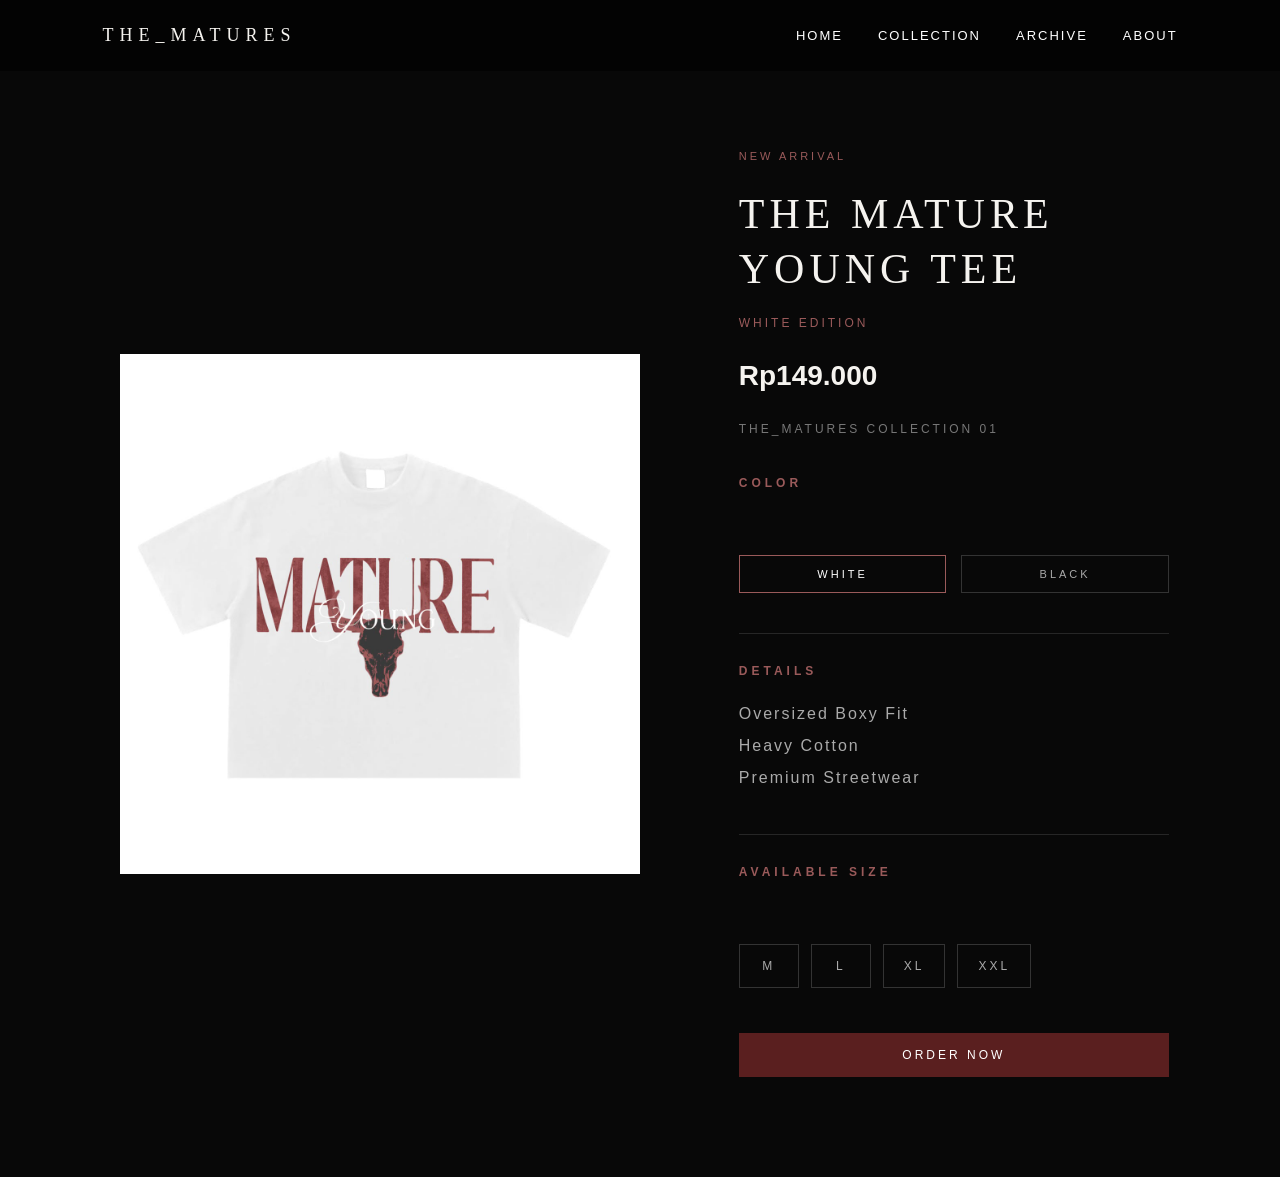
==== product.html @ a461139e "Create product detail page with variant and WhatsApp order" ====
<!DOCTYPE html>
<html lang="en">

<head>

<meta charset="UTF-8">

<title>THE MATURE YOUNG TEE | THE_MATURES</title>

<meta name="viewport" content="width=device-width, initial-scale=1.0">

<link rel="stylesheet" href="style.css">

</head>


<body>


<header class="header">

    <div class="logo">
        THE_MATURES
    </div>


    <nav id="menu">

        <a href="index.html">
            HOME
        </a>

        <a href="index.html#collection">
            COLLECTION
        </a>

        <a href="index.html#archive">
            ARCHIVE
        </a>

        <a href="index.html#about">
            ABOUT
        </a>

    </nav>

</header>



<section class="product-page">


<div class="product-container">


    <div class="product-gallery">

    <img 
    id="product-image"
    src="images/white-tee.jpg"
    alt="THE MATURE YOUNG TEE White Edition">

</div>



    <div class="product-info">


        <span class="badge">
            NEW ARRIVAL
        </span>


        <h1>
            THE MATURE YOUNG TEE
        </h1>


        <p class="edition" id="product-edition">

    WHITE EDITION

</p>


        <h2>
            Rp149.000
        </h2>


        <p class="product-collection">
            THE_MATURES COLLECTION 01
        </p>

        <div class="product-color">

    <h3>
        COLOR
    </h3>


    <div class="color-options">

        <button 
class="color-btn active"
id="white-btn">

WHITE

</button>


<button 
class="color-btn"
id="black-btn">

BLACK

</button>

    </div>

</div>



        <div class="product-details">

            <h3>
                DETAILS
            </h3>

            <p>
                Oversized Boxy Fit<br>
                Heavy Cotton<br>
                Premium Streetwear
            </p>

        </div>



        <div class="product-size">

    <h3>
        AVAILABLE SIZE
    </h3>


    <div class="size-options">

        <button class="size-btn" data-size="M">
    M
</button>

<button class="size-btn" data-size="L">
    L
</button>

<button class="size-btn" data-size="XL">
    XL
</button>

<button class="size-btn" data-size="XXL">
    XXL
</button>

    </div>


</div>



        <a 
id="whatsapp-order"
href="https://wa.me/6282126323422"
target="_blank">

    <button id="order-btn">
        ORDER NOW
    </button>

</a>


    </div>


</div>


</section>

<script src="script.js"></script>

</body>

</html>
---- style.css ----
:root{

    --bg:#080808;
    --surface:#111111;
    --text:#f5f3ef;
    --muted:#aaa29c;

    --accent:#5a1f1f;
    --accent-hover:#7a2a2a;

    --line:#262626;

}


*{
    margin:0;
    padding:0;
    box-sizing:border-box;
}


html{

    scroll-behavior:smooth;

    scroll-padding-top:70px;

}

.archive{
    
}



body{

    background:var(--bg);

    color:var(--text);

    font-family:'Inter', sans-serif;

}


/* ================= HEADER ================= */


.header{

    position:fixed;

    top:0;

    width:100%;

    padding:25px 8%;

    display:flex;

    justify-content:space-between;

    align-items:center;

    background:rgba(0,0,0,.55);

    backdrop-filter:blur(10px);

    z-index:100;

    transition:.3s ease;

}

.header.scrolled{

    background:rgba(0,0,0,.85);

}


nav.active{

    z-index:200;

}


.logo{

    font-family:'Bodoni Moda', serif;

    font-size:18px;

    letter-spacing:6px;

    text-transform:uppercase;

}


nav{

    display:flex;

    gap:35px;

}


nav a{

    color:white;

    text-decoration:none;

    font-size:13px;

    letter-spacing:2px;

    transition:.3s;

    position:relative;

}

nav a::after{

    content:"";

    position:absolute;

    left:0;

    bottom:-8px;

    width:0;

    height:1px;

    background:#9a5a5a;

    transition:.4s ease;

}


nav a:hover::after{

    width:100%;

}


/* ================= HERO ================= */


.hero{

    height:100vh;

    display:flex;

    flex-direction:column;

    justify-content:center;

    align-items:center;

    text-align:center;

    position:relative;

    overflow:hidden;

    background:

    linear-gradient(
        rgba(0,0,0,.55),
        rgba(25,0,0,.88)
    ),

    url("images/hero.jpg");

    background-size:cover;

    background-position:center;

}


.hero::after{

    content:"";

    position:absolute;

    inset:0;

    background-image:
    url("https://www.transparenttextures.com/patterns/noise.png");

    opacity:.15;

    pointer-events:none;

}

.hero::before{

    content:"";

    position:absolute;

    inset:0;

    background:
    radial-gradient(
        circle at center,
        transparent 30%,
        rgba(0,0,0,.45)
    );

}

.hero-title{

    font-family:'Bodoni Moda', serif;

    font-size:75px;

    letter-spacing:18px;

    text-transform:uppercase;

    font-weight:500;

}

.hero-title{

    animation:heroFade 1.2s ease forwards;

}


.hero-subtitle{

    animation:heroFade 1.2s ease .3s forwards;

    opacity:0;

}


.hero-btn{

    animation:heroFade 1.2s ease .6s forwards;

    opacity:0;

}


@keyframes heroFade{

    from{

        opacity:0;

        transform:translateY(30px);

    }


    to{

        opacity:1;

        transform:translateY(0);

    }

}


.hero-subtitle{

    margin:25px 0;

    color:#9a5a5a;

    font-size:18px;

    letter-spacing:4px;

}


/* ================= BUTTON ================= */


button{

    background:var(--accent);

    color:white;

    border:none;

    padding:15px 35px;

    letter-spacing:3px;

    font-size:12px;

    cursor:pointer;

    transition:.3s;

}


button:hover{

    background:var(--accent-hover);

    transform:translateY(-3px);

}

.card button{

    width:100%;

}

button{

    position:relative;

    overflow:hidden;

}


button::before{

    content:"";

    position:absolute;

    top:0;

    left:-100%;

    width:100%;

    height:100%;

    background:rgba(255,255,255,.12);

    transition:.5s;

}


button:hover::before{

    left:100%;

}


/* ================= COLLECTION ================= */


.collection{

    padding:25px 8% 200px;

    text-align:center;

}


.collection h2{

    font-family:'Bodoni Moda', serif;

    font-size:40px;

    letter-spacing:6px;

    margin-bottom:25px;

}


.size-guide h2{

    font-family:'Bodoni Moda', serif;

    font-size:40px;

    letter-spacing:6px;

    margin-bottom:80px;

}


.products{

    display:flex;

    justify-content:center;

    gap:40px;

    flex-wrap:wrap;

}


.card{

    width:340px;

    background:#0d0d0d;

    border:1px solid #222;

    padding:25px;

    text-align:center;

    transition:.4s;

    position:relative;

    overflow:hidden;

}

.card::before{

content:"";

position:absolute;

inset:0;

background:
linear-gradient(
120deg,
transparent,
rgba(255,255,255,.03),
transparent
);

opacity:0;

transition:.5s;

pointer-events:none;

}


.card:hover::before{

opacity:1;

}


.card:hover{

    transform:translateY(-10px);

    box-shadow:
    0 20px 50px rgba(0,0,0,.45);

}


.product-image{

    height:380px;

    display:flex;

    justify-content:center;

    align-items:center;

    overflow:hidden;

    background:#090909;

    position:relative;

}

.product-image::after{

    content:"";

    position:absolute;

    inset:0;

    background:
    radial-gradient(
        circle,
        transparent 40%,
        rgba(0,0,0,.45)
    );

    pointer-events:none;

}


.product-image img{

    width:90%;

    height:90%;

    object-fit:contain;

    transition:.8s ease;

    filter:
    contrast(1.05)
    saturate(.9);

}

.product-image::before{

    content:"";

    position:absolute;

    inset:0;

    background-image:
    url("https://www.transparenttextures.com/patterns/noise.png");

    opacity:.06;

}


.card:hover img{

    transform:scale(1.05);

}


.badge{

    display:block;

    margin:15px 0;

    color:#9a5a5a;

    font-size:11px;

    letter-spacing:3px;

}


.card h3{

    font-family:'Bodoni Moda', serif;

    font-size:22px;

    letter-spacing:1px;

}

.collection-name{

    color:#777;

    font-size:10px;

    letter-spacing:3px;

    margin-top:8px;

}


.edition{

    color:#9a5a5a!important;

    letter-spacing:3px;

    font-size:12px;

    text-transform:uppercase;

}


.size{

    margin:25px 0;

    border-top:1px solid #222;

    padding-top:20px;

}


.size span{

    font-size:11px;

    letter-spacing:3px;

    color:#777;

}


.size p{

    margin-top:12px;

    color:#eee;

    letter-spacing:3px;

}

.size-link{

    display:inline-block;

    margin-top:15px;

    margin-bottom:20px;

    color:#aaa29c;

    font-size:11px;

    letter-spacing:3px;

    text-decoration:none;

    transition:.3s;

}

.size-link{

    position:relative;

}


.size-link::after{

    content:"";

    position:absolute;

    left:0;

    bottom:-5px;

    width:0;

    height:1px;

    background:#9a5a5a;

    transition:.3s;

}


.size-link:hover::after{

    width:100%;

}

.size-link:hover{

    color:white;

}

.card p{

    color:var(--muted);

    margin:15px 0;

}


.card h4{

    font-size:22px;

    margin:20px 0;

}

/* ================= ARCHIVE ================= */


.archive{

    padding:0px 10% 120px;

    background:#080808;

}


.archive-content{

    display:flex;

    align-items:center;

    justify-content:center;

    gap:80px;

    transform:translateY(-25px);
}


.archive-image{

    position:relative;

    width:500px;

    height:520px;

    overflow:hidden;

}


.archive-image img:first-child{

    width:100%;

    height:100%;

    display:block;

    object-fit:cover;

    object-position:center 75%;

    transform:translateY(10px);

}

.archive-image img:first-child{

    transition:.8s ease;

}


.archive-image:hover img:first-child{

    transform:
    translateY(10px)
    scale(1.03);

}

.archive-detail{

    position:absolute;

    width:180px;

    aspect-ratio:1 / 1;

    left:10px;

    top:20px;

    object-fit:cover;

    display:block;

    border:5px solid #080808;

    box-shadow:0 20px 40px rgba(0,0,0,.5);

    z-index:2;

}


.archive-text{

    width:35%;

}


.archive-text h2{

    font-family:'Bodoni Moda', serif;

    font-size:32px;

    letter-spacing:5px;

    margin-bottom:35px;

}


.archive-text p{

    color:#aaa;

    line-height:2;

}


.archive-text span{

    display:block;

    margin-top:40px;

    color:#9a5a5a;

    font-size:12px;

    letter-spacing:5px;

}



/* ================= SIZE ================= */


.size-guide{

    padding:100px 8%;

    text-align:center;

    scroll-margin-top:-70px;

}


table{

    margin:auto;

    border-collapse:collapse;

    width:80%;

    max-width:600px;

}


th,
td{

    padding:20px;

    border-bottom:1px solid var(--line);

    letter-spacing:2px;

}


th{

    color:#9a5a5a;

}


/* ================= ABOUT ================= */


.about{

    background:var(--surface);

    padding:0px 15% 35px;

    text-align:center;

    position:relative;

}

.about::before{

    content:"";

    position:absolute;

    top:-25px;

    left:0;

    width:100%;

    height:25px;

    background:var(--surface);

}

.about h3{

    font-family:'Bodoni Moda', serif;

    font-size:42px;

    letter-spacing:7px;

    color:#9a5a5a;

    margin-bottom:50px;

}


.about p{

    font-family:'Montserrat', sans-serif;

    font-size:15px;

    font-weight:300;

    line-height:2.2;

    letter-spacing:1px;

    color:#c9c3bd;

    margin:30px auto;

}

.about p:first-of-type{

    font-size:16px;

    letter-spacing:1px;

}


.established{

    margin-top:50px;

    color:#777;

    letter-spacing:5px;

}

.statement{

    margin-top:70px;

    font-family:'Bodoni Moda', serif;

    font-size:22px;

    letter-spacing:6px;

    color:#9a5a5a;

    text-transform:uppercase;

}


/* ================= FOOTER ================= */


.footer{

    padding:70px 20px;

    text-align:center;

    border-top:1px solid var(--line);

}

.footer{

    background:#090909;

}

.footer h2{

    font-family:'Bodoni Moda', serif;

    letter-spacing:6px;

}


.footer p{

    color:#aaa;

    margin:20px;

}


.footer a{

    color:white;

    text-decoration:none;

}

.archive{

    scroll-margin-top:20px;

}


.about{

    scroll-margin-top:25px;

}

/* ================= ANIMATION ================= */


.reveal{

    opacity:0;

    transform:translateY(40px);

    transition:.8s;

}


.reveal.active{

    opacity:1;

    transform:translateY(0);

}

.card:nth-child(1){

    transition-delay:.1s;

}


.card:nth-child(2){

    transition-delay:.25s;

}

.archive.reveal{

    transform:none;

}


.about.reveal{

    transform:none;

}



.collection.reveal{

    transition:none;

}

.collection h2{

    scroll-margin-top:0;

}

.archive-image.reveal{

    transition-delay:.1s;

}


.archive-text.reveal{

    transition-delay:.3s;

}



/* ================= MOBILE ================= */


.hamburger{

    display:none;

    font-size:22px;

}


@media(max-width:700px){


.header{

    padding:20px;

}


nav{

    display:none;

    position:absolute;

    top:70px;

    right:20px;

    background:#0d0d0d;

    flex-direction:column;

    gap:20px;

    padding:25px;

    border:1px solid #222;

}


nav.active{

    display:flex;

}


.hamburger{

    display:block;

}


.hero-title{

    font-size:35px;

    letter-spacing:7px;

}


.hero-subtitle{

    font-size:13px;

}


.products{

    gap:25px;

}


.card{

    width:100%;

}


.product-image{

    height:300px;

}


.collection h2,
.size-guide h2{

    font-size:28px;

}


}

/* ================= PRODUCT PAGE ================= */


.product-page{

    min-height:100vh;

    padding:150px 8% 100px;

    background:#080808;

}



.product-container{

    display:flex;

    align-items:center;

    justify-content:center;

    gap:90px;

    max-width:1200px;

    margin:auto;

}



.product-gallery{

    width:50%;

    display:flex;

    justify-content:center;

}



.product-gallery img{

    width:100%;

    max-width:520px;

    object-fit:contain;

    transition:.8s ease;

}



.product-gallery img:hover{

    transform:scale(1.04);

}



.product-info{

    width:40%;

}



.product-info .badge{

    margin:0 0 25px;

}



.product-info h1{

    font-family:'Bodoni Moda', serif;

    font-size:42px;

    letter-spacing:5px;

    font-weight:500;

    line-height:1.3;

}



.product-info .edition{

    margin-top:20px;

}



.product-info h2{

    font-size:28px;

    margin:30px 0;

}



.product-collection{

    color:#777;

    letter-spacing:3px;

    font-size:12px;

}



.product-details,
.product-size{

    margin-top:40px;

    padding-top:30px;

    border-top:1px solid #262626;

}



.product-details h3,
.product-size h3{

    font-size:12px;

    letter-spacing:4px;

    color:#9a5a5a;

    margin-bottom:20px;

}



.product-details p,
.product-size p{

    color:#aaa;

    line-height:2;

    letter-spacing:2px;

}



.product-info button{

    margin-top:45px;

    width:100%;

}

/* PRODUCT COLOR */


.product-color{

    margin-top:40px;

}


.product-color h3{

    font-size:12px;

    letter-spacing:4px;

    color:#9a5a5a;

    margin-bottom:20px;

}



.color-options{

    display:flex;

    gap:15px;

}



.color-btn{

    background:none;

    border:1px solid #333;

    color:#aaa;

    padding:12px 25px;

    font-size:11px;

    letter-spacing:3px;

    cursor:pointer;

    transition:.3s;

}



.color-btn:hover,
.color-btn.active{

    border-color:#9a5a5a;

    color:white;

}

/* PRODUCT SIZE OPTIONS */


.size-options{

    display:flex;

    gap:12px;

}


.size-btn{

    width:auto !important;

    min-width:60px;

    padding:14px 20px;

    background:none;

    border:1px solid #333;

    color:#aaa;

    font-size:12px;

    letter-spacing:3px;

    cursor:pointer;

    transition:.3s;

}


.size-btn:hover,
.size-btn.active{

    border-color:#9a5a5a;

    color:white;

}
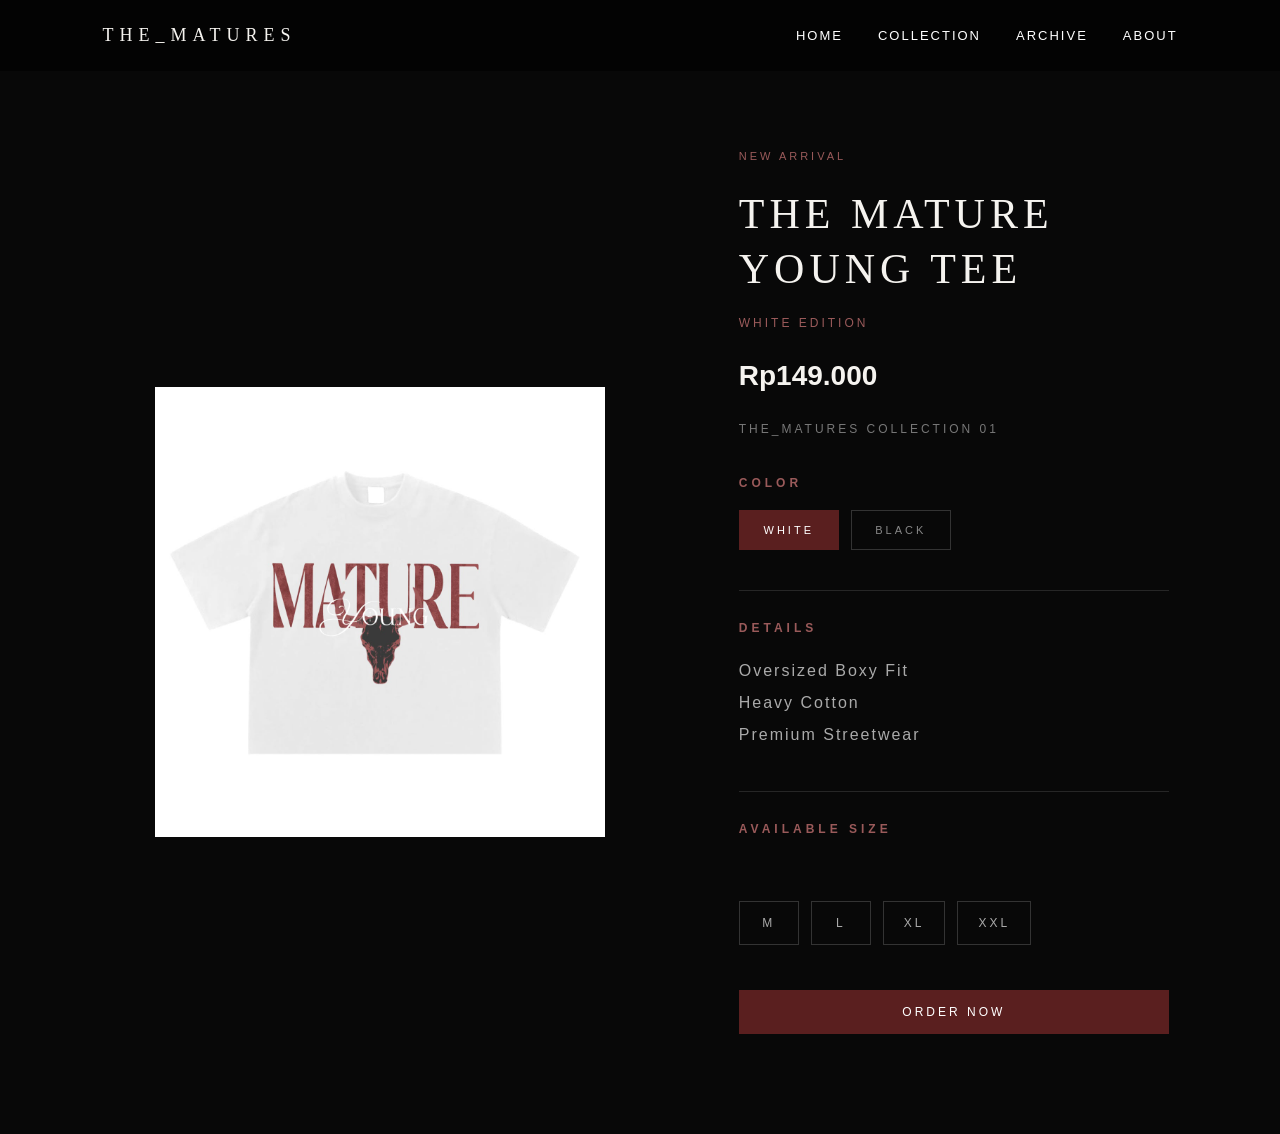
==== commit 7bfd8646: "Simplify product color selector" ====
--- a/product.html
+++ b/product.html
@@ -56,14 +56,12 @@
 
     <div class="product-gallery">
 
-    <img 
+    <img
     id="product-image"
     src="images/white-tee.jpg"
     alt="THE MATURE YOUNG TEE White Edition">
 
 </div>
-
-
 
     <div class="product-info">
 
@@ -94,38 +92,29 @@
             THE_MATURES COLLECTION 01
         </p>
 
-        <div class="product-color">
+<div class="product-color">
 
-    <h3>
-        COLOR
-    </h3>
-
+    <h3>COLOR</h3>
 
     <div class="color-options">
 
-        <button 
-class="color-btn active"
-id="white-btn">
+        <button
+        type="button"
+        class="color-btn active"
+        data-color="WHITE">
+        WHITE
+        </button>
 
-WHITE
-
-</button>
-
-
-<button 
-class="color-btn"
-id="black-btn">
-
-BLACK
-
-</button>
+        <button
+        type="button"
+        class="color-btn"
+        data-color="BLACK">
+        BLACK
+        </button>
 
     </div>
 
 </div>
-
-
-
         <div class="product-details">
 
             <h3>
--- a/style.css
+++ b/style.css
@@ -1292,7 +1292,11 @@
 
     display:flex;
 
-    justify-content:center;
+    flex-direction:column;
+
+    align-items:center;
+
+    padding-top:40px;
 
 }
 
@@ -1302,11 +1306,13 @@
 
     width:100%;
 
-    max-width:520px;
+    max-width:450px;
+
+    max-height:450px;
 
     object-fit:contain;
 
-    transition:.8s ease;
+    transition:none;
 
 }
 
@@ -1453,47 +1459,40 @@
 
 }
 
-
-
 .color-options{
-
     display:flex;
-
-    gap:15px;
-
-}
-
-
+    gap:12px;
+}
 
 .color-btn{
-
-    background:none;
-
+    width:auto !important;
+    min-width:100px;
+    margin-top:0 !important;
+
+    padding:13px 22px;
+
+    background:transparent;
     border:1px solid #333;
 
-    color:#aaa;
-
-    padding:12px 25px;
+    color:#888;
 
     font-size:11px;
-
     letter-spacing:3px;
 
-    cursor:pointer;
-
-    transition:.3s;
-
-}
-
-
-
-.color-btn:hover,
+    transition:.3s ease;
+}
+
+.color-btn:hover{
+    background:transparent;
+    border-color:#9a5a5a;
+    color:white;
+    transform:none;
+}
+
 .color-btn.active{
-
-    border-color:#9a5a5a;
-
+    background:#5a1f1f;
+    border-color:#5a1f1f;
     color:white;
-
 }
 
 /* PRODUCT SIZE OPTIONS */
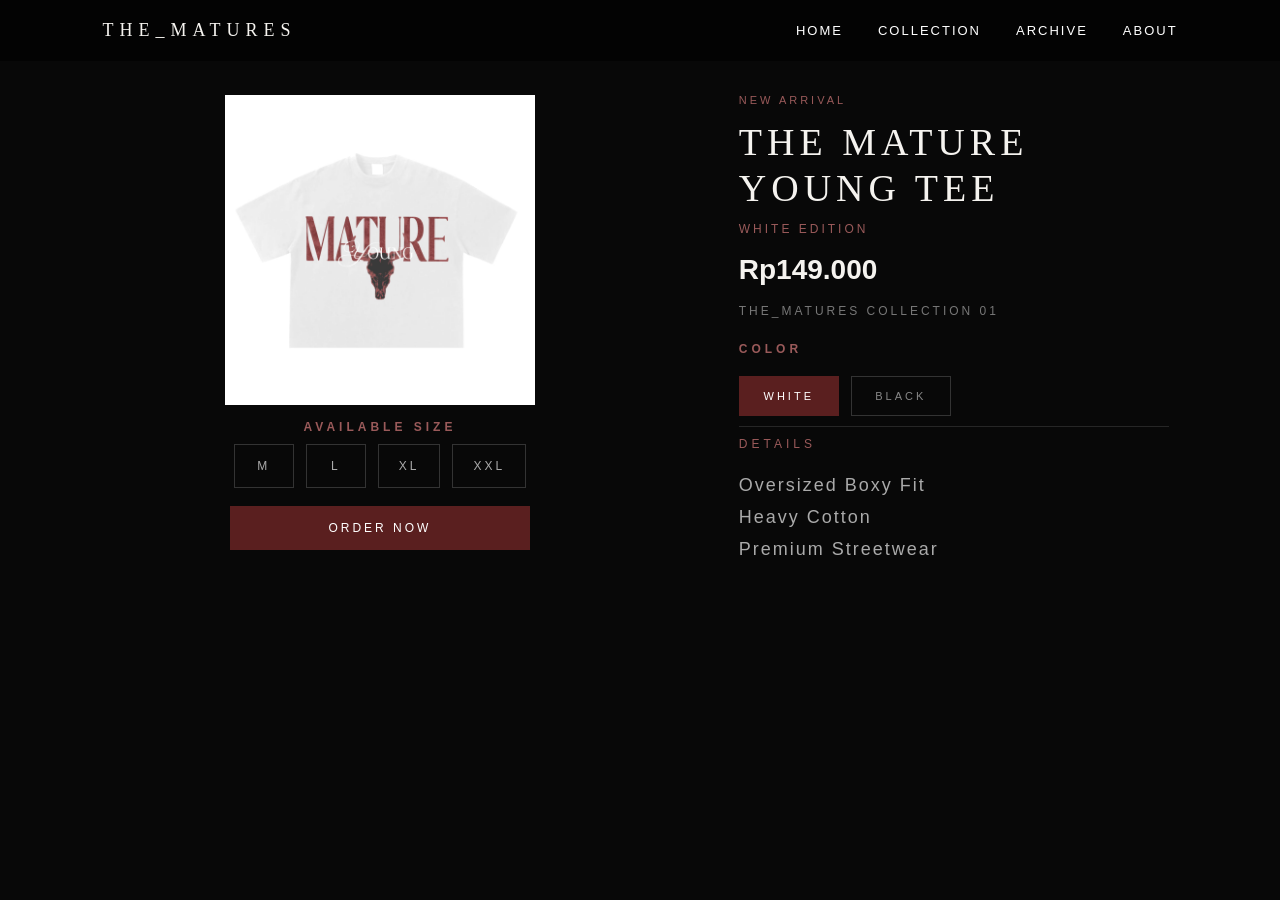
==== commit a876ecf8: "Finalize product detail page layout" ====
--- a/product.html
+++ b/product.html
@@ -56,10 +56,56 @@
 
     <div class="product-gallery">
 
-    <img
-    id="product-image"
-    src="images/white-tee.jpg"
-    alt="THE MATURE YOUNG TEE White Edition">
+
+<img 
+id="product-image"
+src="images/white-tee.jpg"
+alt="THE MATURE YOUNG TEE White Edition">
+
+
+<div class="product-size">
+
+    <h3>
+        AVAILABLE SIZE
+    </h3>
+
+
+    <div class="size-options">
+
+        <button class="size-btn" data-size="M">
+            M
+        </button>
+
+        <button class="size-btn" data-size="L">
+            L
+        </button>
+
+        <button class="size-btn" data-size="XL">
+            XL
+        </button>
+
+        <button class="size-btn" data-size="XXL">
+            XXL
+        </button>
+
+    </div>
+
+
+</div>
+
+
+
+<a 
+id="whatsapp-order"
+href="https://wa.me/6282126323422"
+target="_blank">
+
+    <button id="order-btn">
+        ORDER NOW
+    </button>
+
+</a>
+
 
 </div>
 
@@ -131,48 +177,7 @@
 
 
 
-        <div class="product-size">
-
-    <h3>
-        AVAILABLE SIZE
-    </h3>
-
-
-    <div class="size-options">
-
-        <button class="size-btn" data-size="M">
-    M
-</button>
-
-<button class="size-btn" data-size="L">
-    L
-</button>
-
-<button class="size-btn" data-size="XL">
-    XL
-</button>
-
-<button class="size-btn" data-size="XXL">
-    XXL
-</button>
-
-    </div>
-
-
-</div>
-
-
-
-        <a 
-id="whatsapp-order"
-href="https://wa.me/6282126323422"
-target="_blank">
-
-    <button id="order-btn">
-        ORDER NOW
-    </button>
-
-</a>
+        
 
 
     </div>
--- a/style.css
+++ b/style.css
@@ -56,7 +56,7 @@
 
     width:100%;
 
-    padding:25px 8%;
+    padding:20px 8%;
 
     display:flex;
 
@@ -1258,9 +1258,9 @@
 
 .product-page{
 
-    min-height:100vh;
-
-    padding:150px 8% 100px;
+    min-height:auto;
+
+    padding:70px 8% 0;
 
     background:#080808;
 
@@ -1269,51 +1269,33 @@
 
 
 .product-container{
-
     display:flex;
-
     align-items:center;
-
     justify-content:center;
-
     gap:90px;
-
     max-width:1200px;
-
     margin:auto;
-
 }
 
 
 
 .product-gallery{
-
     width:50%;
-
     display:flex;
-
     flex-direction:column;
-
     align-items:center;
-
-    padding-top:40px;
-
+    padding-top:25px;
+    padding-bottom:20px;
 }
 
 
 
 .product-gallery img{
-
     width:100%;
-
-    max-width:450px;
-
-    max-height:450px;
-
+    max-width:310px;
+    max-height:310px;
     object-fit:contain;
-
     transition:none;
-
 }
 
 
@@ -1327,17 +1309,14 @@
 
 
 .product-info{
-
     width:40%;
-
+    padding-top:20px;
 }
 
 
 
 .product-info .badge{
-
-    margin:0 0 25px;
-
+    margin:0 0 14px;
 }
 
 
@@ -1346,32 +1325,27 @@
 
     font-family:'Bodoni Moda', serif;
 
-    font-size:42px;
+    font-size:38px;
 
     letter-spacing:5px;
 
     font-weight:500;
 
-    line-height:1.3;
+    line-height:1.2;
 
 }
 
 
 
 .product-info .edition{
-
-    margin-top:20px;
-
+    margin-top:10px;
 }
 
 
 
 .product-info h2{
-
     font-size:28px;
-
-    margin:30px 0;
-
+    margin:18px 0;
 }
 
 
@@ -1388,30 +1362,26 @@
 
 
 
-.product-details,
+.product-details{
+    margin-top:10px;
+    padding-top:10px;
+    border-top:1px solid #262626;
+}
+
 .product-size{
-
-    margin-top:40px;
-
-    padding-top:30px;
-
-    border-top:1px solid #262626;
-
-}
-
-
-
-.product-details h3,
+    margin-top:15px;
+    padding-top:0;
+    border-top:none;
+    text-align:center;
+}
+
+
+
 .product-size h3{
-
     font-size:12px;
-
     letter-spacing:4px;
-
     color:#9a5a5a;
-
-    margin-bottom:20px;
-
+    margin-bottom:10px;
 }
 
 
@@ -1430,20 +1400,15 @@
 
 
 .product-info button{
-
-    margin-top:45px;
-
+    margin-top:20px;
     width:100%;
-
 }
 
 /* PRODUCT COLOR */
 
 
 .product-color{
-
-    margin-top:40px;
-
+    margin-top:24px;
 }
 
 
@@ -1504,6 +1469,7 @@
 
     gap:12px;
 
+    justify-content:center;
 }
 
 
@@ -1539,4 +1505,24 @@
 
     color:white;
 
+}
+
+#order-btn{
+    margin-top:18px;
+    width:300px;
+}
+
+.product-details h3{
+    font-size:12px;
+    letter-spacing:4px;
+    color:#9a5a5a;
+    font-weight:400;
+    margin-bottom:18px;
+}
+
+.product-details p{
+    color:#aaa;
+    line-height:1.8;
+    letter-spacing:2px;
+    font-size:18px;
 }
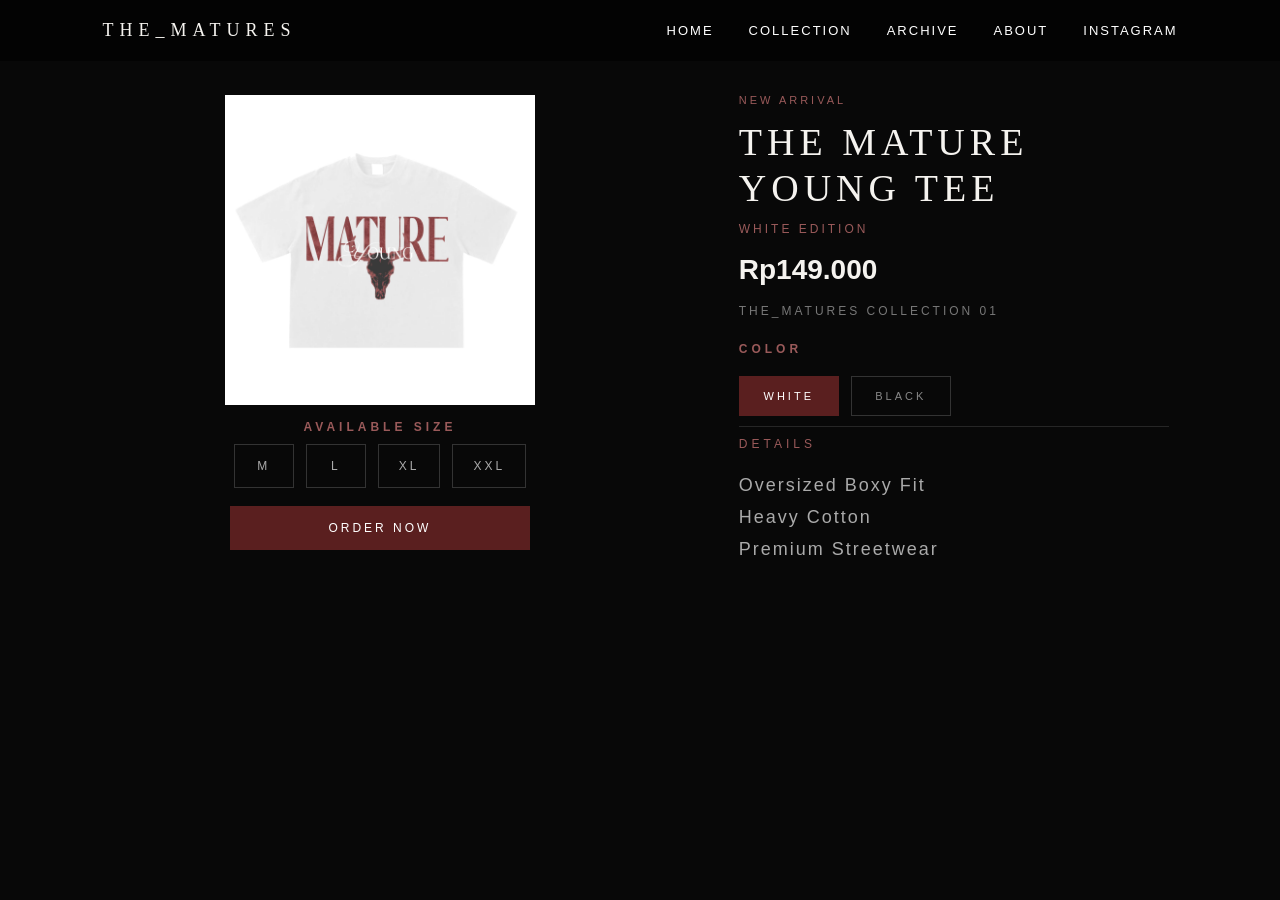
==== commit 7380d77c: "Refine collection page into single product layout" ====
--- a/product.html
+++ b/product.html
@@ -41,6 +41,10 @@
         <a href="index.html#about">
             ABOUT
         </a>
+
+        <a href="https://instagram.com/matures_co" target="_blank">
+INSTAGRAM
+</a>
 
     </nav>
 
--- a/style.css
+++ b/style.css
@@ -333,31 +333,33 @@
 
 .card button{
 
+    width:220px;
+    display:block;
+    margin:20px auto 0;
+
+}
+
+button{
+
+    position:relative;
+
+    overflow:hidden;
+
+}
+
+
+button::before{
+
+    content:"";
+
+    position:absolute;
+
+    top:0;
+
+    left:-100%;
+
     width:100%;
 
-}
-
-button{
-
-    position:relative;
-
-    overflow:hidden;
-
-}
-
-
-button::before{
-
-    content:"";
-
-    position:absolute;
-
-    top:0;
-
-    left:-100%;
-
-    width:100%;
-
     height:100%;
 
     background:rgba(255,255,255,.12);
@@ -379,7 +381,7 @@
 
 .collection{
 
-    padding:25px 8% 200px;
+    padding:25px 8% 160px;
 
     text-align:center;
 
@@ -427,13 +429,13 @@
 
 .card{
 
-    width:340px;
+    width:420px;
 
     background:#0d0d0d;
 
     border:1px solid #222;
 
-    padding:25px;
+    padding:20px;
 
     text-align:center;
 
@@ -489,7 +491,7 @@
 
 .product-image{
 
-    height:380px;
+    height:330px;
 
     display:flex;
 
@@ -576,6 +578,8 @@
 
     letter-spacing:3px;
 
+    margin-top:18px;
+
 }
 
 
@@ -587,6 +591,10 @@
 
     letter-spacing:1px;
 
+    white-space:nowrap;
+
+    margin:15px 0 10px;
+
 }
 
 .collection-name{
@@ -597,7 +605,7 @@
 
     letter-spacing:3px;
 
-    margin-top:8px;
+    margin-top:8px 0;
 
 }
 
@@ -746,7 +754,7 @@
 
     gap:80px;
 
-    transform:translateY(-25px);
+    transform:translateY(0);
 }
 
 
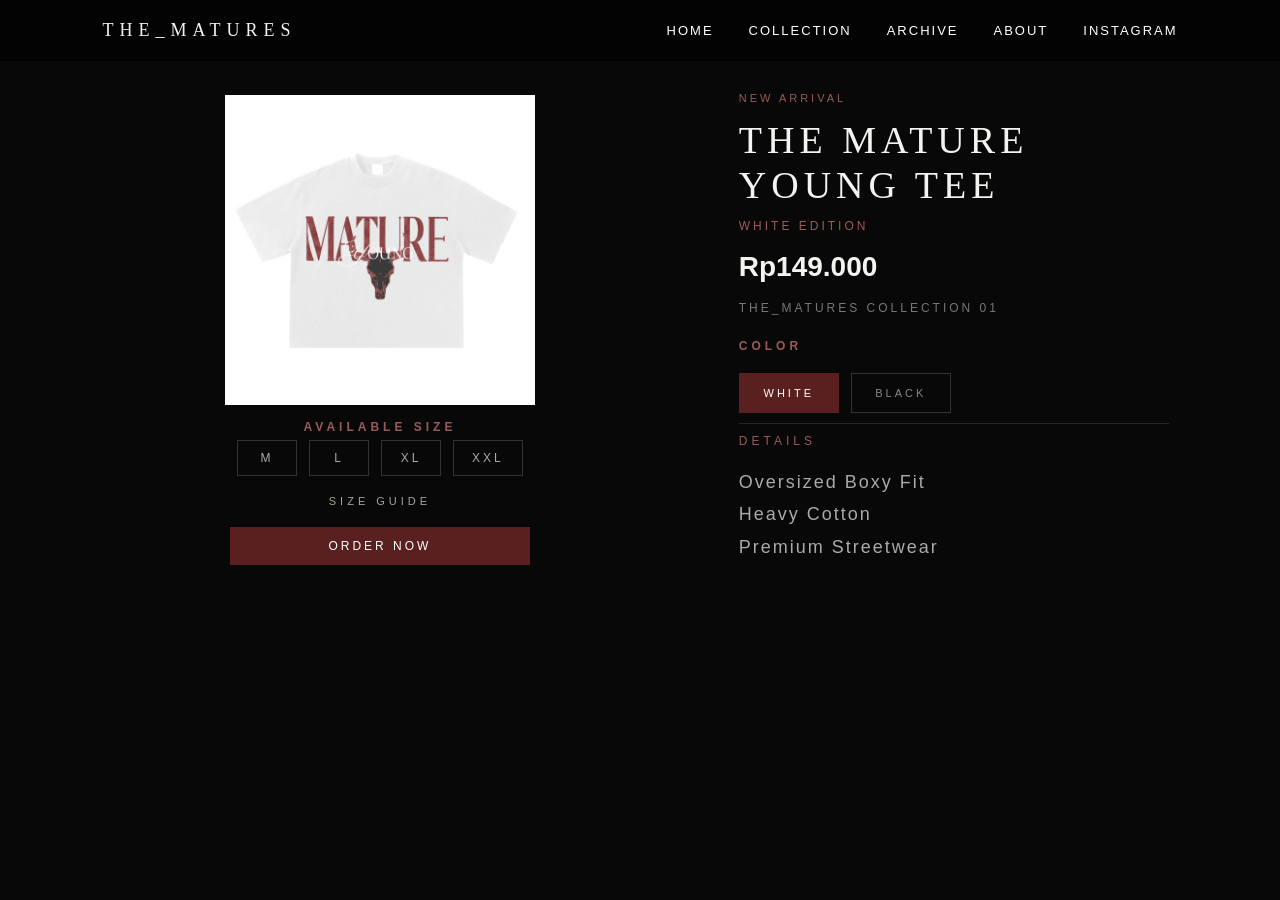
==== commit b75ae029: "Finalize product page and size guide" ====
--- a/product.html
+++ b/product.html
@@ -94,6 +94,9 @@
 
     </div>
 
+<button id="size-guide-btn">
+    SIZE GUIDE
+</button>
 
 </div>
 
@@ -192,6 +195,64 @@
 
 </section>
 
+<div id="size-modal" class="size-modal">
+
+    <div class="size-modal-content">
+
+        <button id="close-size">
+            ×
+        </button>
+
+
+        <h2>
+            SIZE GUIDE
+        </h2>
+
+
+        <table>
+
+            <tr>
+                <th>SIZE</th>
+                <th>WIDTH</th>
+                <th>LENGTH</th>
+            </tr>
+
+
+            <tr>
+                <td>M</td>
+                <td>58 CM</td>
+                <td>70 CM</td>
+            </tr>
+
+
+            <tr>
+                <td>L</td>
+                <td>60 CM</td>
+                <td>72 CM</td>
+            </tr>
+
+
+            <tr>
+                <td>XL</td>
+                <td>62 CM</td>
+                <td>75 CM</td>
+            </tr>
+
+
+            <tr>
+                <td>XXL</td>
+                <td>64 CM</td>
+                <td>78 CM</td>
+            </tr>
+
+
+        </table>
+
+
+    </div>
+
+</div>
+
 <script src="script.js"></script>
 
 </body>
--- a/style.css
+++ b/style.css
@@ -1533,4 +1533,225 @@
     line-height:1.8;
     letter-spacing:2px;
     font-size:18px;
+}
+
+/* SIZE GUIDE MODAL */
+
+.size-modal{
+    display:none;
+    position:fixed;
+    inset:0;
+    background:rgba(0,0,0,0.75);
+    z-index:999;
+    align-items:center;
+    justify-content:center;
+}
+
+
+.size-modal-content{
+
+    background:#0d0d0d;
+    border:1px solid #333;
+
+    width:450px;
+    padding:40px;
+
+    position:relative;
+}
+
+
+.size-modal-content h2{
+
+    font-family:'Bodoni Moda', serif;
+    text-align:center;
+
+    letter-spacing:3px;
+
+    margin-bottom:30px;
+
+}
+
+
+#close-size{
+
+    position:absolute;
+
+    top:15px;
+    right:20px;
+
+    background:none;
+    border:none;
+
+    color:white;
+
+    font-size:24px;
+
+    cursor:pointer;
+
+}
+
+
+.size-modal-content table{
+
+    width:100%;
+
+    border-collapse:collapse;
+
+}
+
+
+.size-modal-content th,
+.size-modal-content td{
+
+    padding:15px;
+
+    border-bottom:1px solid #333;
+
+    text-align:center;
+
+}
+
+
+.size-modal-content th{
+
+    color:#8b3f3f;
+
+    letter-spacing:2px;
+
+}
+
+/* FINAL PRODUCT PAGE HEIGHT FIX */
+
+.product-gallery{
+    padding-bottom:0;
+}
+
+
+.product-size h3{
+    margin-bottom:6px;
+}
+
+
+.size-btn{
+    padding:10px 18px;
+}
+
+
+#order-btn{
+    margin-top:12px;
+    padding:12px 30px;
+}
+
+#close-size{
+
+    transition:none !important;
+    transform:none !important;
+
+    animation:none !important;
+
+    overflow:visible;
+
+    background:none;
+
+    font-size:20px;
+
+    opacity:.8;
+
+}
+
+
+#close-size::before{
+
+    display:none;
+
+}
+
+
+#close-size:hover{
+
+    transition:none !important;
+
+    transform:none !important;
+
+    background:none;
+
+    opacity:1;
+
+}
+
+/* SIZE GUIDE LINK */
+
+#size-guide-btn{
+
+    position:relative;
+
+    background:none !important;
+    border:none !important;
+
+    color:#aaa29c;
+
+    padding:8px 0;
+
+    margin-top:12px;
+
+    font-size:11px;
+
+    letter-spacing:4px;
+
+    line-height:1;
+
+    overflow:visible !important;
+
+    transform:none !important;
+
+}
+
+
+/* matikan efek tombol global */
+
+#size-guide-btn::before{
+
+    content:none !important;
+
+}
+
+
+/* underline animation */
+
+#size-guide-btn::after{
+
+    content:"";
+
+    position:absolute;
+
+    left:0;
+
+    bottom:-1px;
+
+    width:0;
+
+    height:1px;
+
+    background:white;
+
+    transition:.3s ease;
+
+}
+
+
+#size-guide-btn:hover::after{
+
+    width:97%;
+
+}
+
+
+#size-guide-btn:hover{
+
+    background:none !important;
+
+    color:white;
+
+    transform:none !important;
+
 }
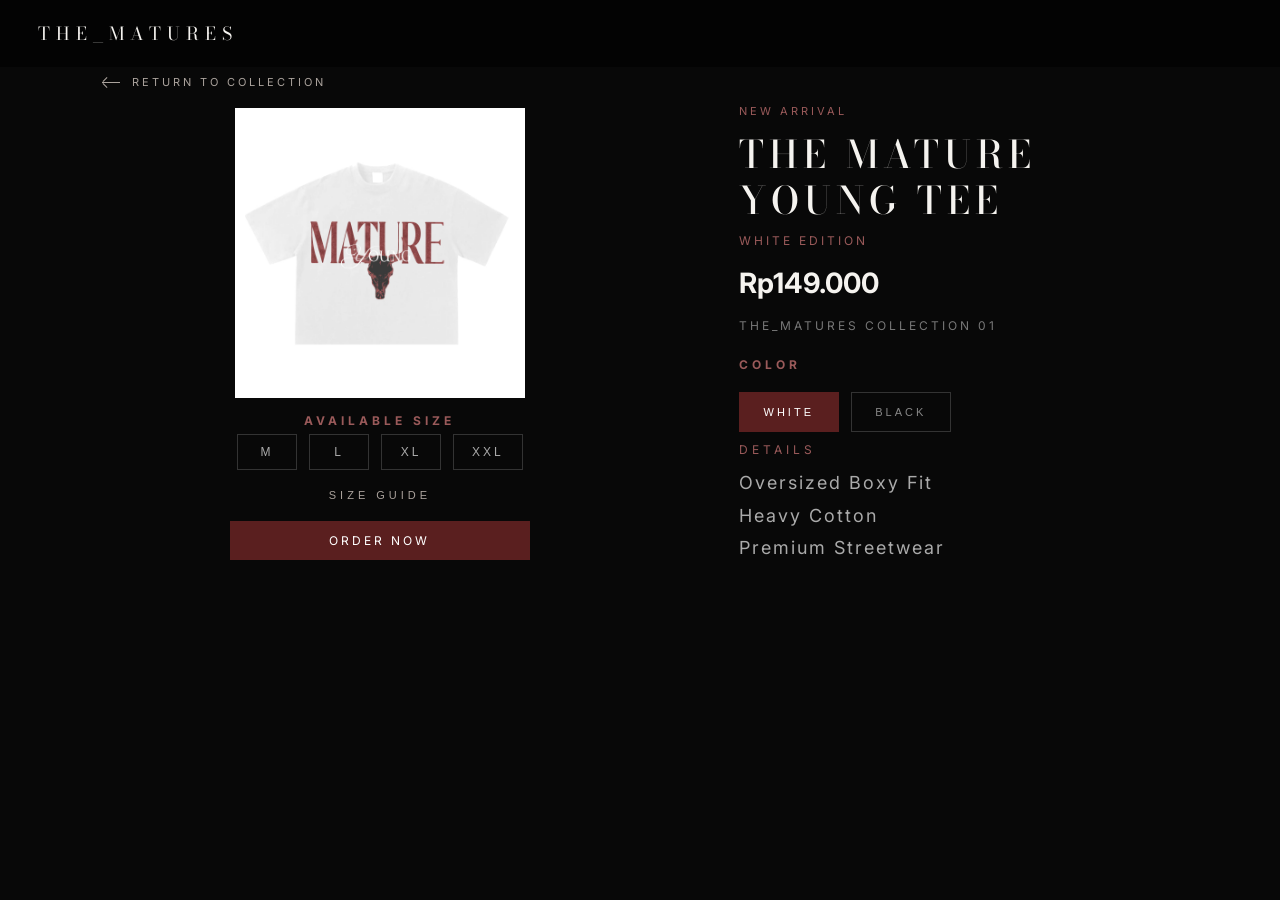
==== commit ea05ec99: "add clean product url routing" ====
--- a/product.html
+++ b/product.html
@@ -7,8 +7,35 @@
 
 <title>THE MATURE YOUNG TEE | THE_MATURES</title>
 
+<link rel="canonical" href="https://the-matures.vercel.app/product.html">
+
+<meta name="description" content="THE MATURE YOUNG TEE by THE_MATURES. Oversized boxy fit, heavy cotton, and premium streetwear in White and Black Edition.">
+
+<!-- SOCIAL PREVIEW -->
+
+<meta property="og:title" content="THE MATURE YOUNG TEE | THE_MATURES">
+
+<meta property="og:description" content="Oversized boxy fit, heavy cotton, and premium streetwear. Available in White and Black Edition.">
+
+<meta property="og:image" content="https://the-matures.vercel.app/images/white-tee.jpg">
+
+<meta property="og:image:type" content="image/jpeg">
+
+<meta property="og:url" content="https://the-matures.vercel.app/product.html">
+
+<meta property="og:type" content="product">
+
+<link rel="icon" type="image/png" sizes="512x512" href="./favicon.png?v=2">
+
 <meta name="viewport" content="width=device-width, initial-scale=1.0">
 
+<link rel="preconnect" href="https://fonts.googleapis.com">
+<link rel="preconnect" href="https://fonts.gstatic.com" crossorigin>
+
+<link href="https://fonts.googleapis.com/css2?family=Bodoni+Moda:opsz,wght@6..96,400;6..96,500;6..96,700&family=Inter:wght@400;500;600;700&display=swap" rel="stylesheet">
+
+<link href="https://fonts.googleapis.com/css2?family=Montserrat:wght@300;400&display=swap" rel="stylesheet">
+
 <link rel="stylesheet" href="style.css">
 
 </head>
@@ -16,8 +43,10 @@
 
 <body>
 
-
-<header class="header">
+<div class="page-transition"></div>
+
+
+<header class="header product-header">
 
     <div class="logo">
         THE_MATURES
@@ -26,23 +55,23 @@
 
     <nav id="menu">
 
-        <a href="index.html">
-            HOME
-        </a>
-
-        <a href="index.html#collection">
-            COLLECTION
-        </a>
-
-        <a href="index.html#archive">
-            ARCHIVE
-        </a>
-
-        <a href="index.html#about">
-            ABOUT
-        </a>
-
-        <a href="https://instagram.com/matures_co" target="_blank">
+        <a href="./index.html">
+    HOME
+</a>
+
+<a href="./index.html#collection">
+    COLLECTION
+</a>
+
+<a href="./index.html#archive">
+    ARCHIVE
+</a>
+
+<a href="./index.html#about">
+    ABOUT
+</a>
+
+        <a href="https://instagram.com/matures_co" target="_blank" rel="noopener noreferrer">
 INSTAGRAM
 </a>
 
@@ -53,6 +82,12 @@
 
 
 <section class="product-page">
+
+
+<a href="./index.html#collection" class="back-collection">
+    <span class="back-arrow"></span>
+    RETURN TO COLLECTION
+</a>
 
 
 <div class="product-container">
@@ -64,10 +99,12 @@
 <img 
 id="product-image"
 src="images/white-tee.jpg"
+fetchpriority="high"
+decoding="async"
 alt="THE MATURE YOUNG TEE White Edition">
 
 
-<div class="product-size">
+<div class="product-size desktop-size">
 
     <h3>
         AVAILABLE SIZE
@@ -76,41 +113,39 @@
 
     <div class="size-options">
 
-        <button class="size-btn" data-size="M">
-            M
-        </button>
-
-        <button class="size-btn" data-size="L">
-            L
-        </button>
-
-        <button class="size-btn" data-size="XL">
-            XL
-        </button>
-
-        <button class="size-btn" data-size="XXL">
-            XXL
-        </button>
-
-    </div>
-
-<button id="size-guide-btn">
+        <button type="button" class="size-btn" data-size="M">
+    M
+</button>
+
+<button type="button" class="size-btn" data-size="L">
+    L
+</button>
+
+<button type="button" class="size-btn" data-size="XL">
+    XL
+</button>
+
+<button type="button" class="size-btn" data-size="XXL">
+    XXL
+</button>
+
+    </div>
+
+
+    <button type="button" class="size-guide-btn">
     SIZE GUIDE
 </button>
 
 </div>
-
 
 
 <a 
 id="whatsapp-order"
+class="whatsapp-order"
 href="https://wa.me/6282126323422"
-target="_blank">
-
-    <button id="order-btn">
-        ORDER NOW
-    </button>
-
+target="_blank"
+rel="noopener noreferrer">
+    ORDER NOW
 </a>
 
 
@@ -144,6 +179,8 @@
         <p class="product-collection">
             THE_MATURES COLLECTION 01
         </p>
+
+
 
 <div class="product-color">
 
@@ -167,8 +204,61 @@
 
     </div>
 
-</div>
-        <div class="product-details">
+<div class="mobile-size">
+
+    <div class="product-size">
+
+        <h3>
+            AVAILABLE SIZE
+        </h3>
+
+
+        <div class="size-options">
+
+            <button type="button" class="size-btn" data-size="M">
+    M
+</button>
+
+<button type="button" class="size-btn" data-size="L">
+    L
+</button>
+
+<button type="button" class="size-btn" data-size="XL">
+    XL
+</button>
+
+<button type="button" class="size-btn" data-size="XXL">
+    XXL
+</button>
+
+        </div>
+
+
+        <button type="button" class="size-guide-btn">
+    SIZE GUIDE
+</button>
+
+    </div>
+
+</div>
+
+    </div>
+
+
+    <div class="mobile-order">
+
+    <a 
+    class="whatsapp-order mobile-order-btn"
+    href="https://wa.me/6282126323422"
+    target="_blank"
+    rel="noopener noreferrer">
+        ORDER NOW
+    </a>
+
+</div>
+
+
+    <div class="product-details">
 
             <h3>
                 DETAILS
@@ -195,27 +285,35 @@
 
 </section>
 
-<div id="size-modal" class="size-modal">
+<div
+id="size-modal"
+class="size-modal"
+role="dialog"
+aria-modal="true"
+aria-labelledby="size-guide-title">
 
     <div class="size-modal-content">
 
-        <button id="close-size">
-            ×
-        </button>
-
-
-        <h2>
-            SIZE GUIDE
-        </h2>
+        <button
+id="close-size"
+type="button"
+aria-label="Close size guide">
+    ×
+</button>
+
+
+        <h2 id="size-guide-title">
+    SIZE GUIDE
+</h2>
 
 
         <table>
 
             <tr>
-                <th>SIZE</th>
-                <th>WIDTH</th>
-                <th>LENGTH</th>
-            </tr>
+    <th scope="col">SIZE</th>
+    <th scope="col">WIDTH</th>
+    <th scope="col">LENGTH</th>
+</tr>
 
 
             <tr>
--- a/style.css
+++ b/style.css
@@ -28,11 +28,6 @@
 
 }
 
-.archive{
-    
-}
-
-
 
 body{
 
@@ -56,7 +51,7 @@
 
     width:100%;
 
-    padding:20px 8%;
+    padding:20px 3%;
 
     display:flex;
 
@@ -148,6 +143,12 @@
 
 
 nav a:hover::after{
+
+    width:100%;
+
+}
+
+nav a.active::after{
 
     width:100%;
 
@@ -205,6 +206,8 @@
     opacity:.15;
 
     pointer-events:none;
+
+    z-index:1;
 
 }
 
@@ -225,6 +228,7 @@
 
 }
 
+
 .hero-title{
 
     font-family:'Bodoni Moda', serif;
@@ -257,12 +261,44 @@
 
 .hero-btn{
 
+    display:inline-block;
+
+    background:var(--accent);
+
+    color:white;
+
+    border:none;
+
+    padding:15px 35px;
+
+    letter-spacing:3px;
+
+    font-size:12px;
+
+    text-decoration:none;
+
+    cursor:pointer;
+
+    position:relative;
+
+    overflow:hidden;
+
+    transition:.3s;
+
     animation:heroFade 1.2s ease .6s forwards;
 
     opacity:0;
 
 }
 
+.hero-btn:hover{
+
+    background:var(--accent-hover);
+
+    transform:translateY(-3px);
+
+}
+
 
 @keyframes heroFade{
 
@@ -320,6 +356,10 @@
 
     transition:.3s;
 
+    position:relative;
+
+    overflow:hidden;
+
 }
 
 
@@ -331,20 +371,59 @@
 
 }
 
-.card button{
+.card-button{
 
     width:220px;
     display:block;
     margin:20px auto 0;
 
-}
-
-button{
+    background:var(--accent);
+    color:white;
+
+    padding:15px 35px;
+
+    letter-spacing:3px;
+    font-size:12px;
+
+    text-decoration:none;
 
     position:relative;
-
     overflow:hidden;
 
+    transition:.3s;
+
+}
+
+.card-button::before{
+
+    content:"";
+
+    position:absolute;
+
+    top:0;
+    left:-100%;
+
+    width:100%;
+    height:100%;
+
+    background:rgba(255,255,255,.12);
+
+    transition:.5s;
+
+}
+
+.card-button:hover{
+
+    background:var(--accent-hover);
+
+    transform:translateY(-3px);
+
+}
+
+.card-button:hover::before{
+
+    left:100%;
+
 }
 
 
@@ -381,10 +460,20 @@
 
 .collection{
 
+    margin-top:0;
+
     padding:25px 8% 160px;
 
     text-align:center;
 
+    position:relative;
+
+    z-index:1;
+
+    background:#080808;
+
+    scroll-margin-top:-3px;
+
 }
 
 
@@ -398,20 +487,10 @@
 
     margin-bottom:25px;
 
-}
-
-
-.size-guide h2{
-
-    font-family:'Bodoni Moda', serif;
-
-    font-size:40px;
-
-    letter-spacing:6px;
-
-    margin-bottom:80px;
-
-}
+    scroll-margin-top:0;
+
+}
+
 
 
 .products{
@@ -605,7 +684,7 @@
 
     letter-spacing:3px;
 
-    margin-top:8px 0;
+    margin:8px 0;
 
 }
 
@@ -655,139 +734,88 @@
 
 }
 
-.size-link{
-
-    display:inline-block;
-
-    margin-top:15px;
-
-    margin-bottom:20px;
-
-    color:#aaa29c;
-
-    font-size:11px;
-
-    letter-spacing:3px;
-
-    text-decoration:none;
-
-    transition:.3s;
-
-}
-
-.size-link{
+
+
+.card p{
+
+    color:var(--muted);
+
+    margin:15px 0;
+
+}
+
+
+.card h4{
+
+    font-size:22px;
+
+    margin:20px 0;
+
+}
+
+/* ================= ARCHIVE ================= */
+
+
+.archive{
+
+    min-height:100vh;
+
+    display:flex;
+
+    align-items:center;
+
+    padding:0 10%;
+
+    background:#080808;
+
+    scroll-margin-top:20px;
+
+}
+
+
+.archive-content{
+
+    width:100%;
+
+    display:flex;
+
+    align-items:center;
+
+    justify-content:center;
+
+    gap:50px;
+
+    transform:translateY(-60px);
+
+}
+
+
+.archive-image{
 
     position:relative;
 
-}
-
-
-.size-link::after{
-
-    content:"";
-
-    position:absolute;
-
-    left:0;
-
-    bottom:-5px;
-
-    width:0;
-
-    height:1px;
-
-    background:#9a5a5a;
-
-    transition:.3s;
-
-}
-
-
-.size-link:hover::after{
+    width:460px;
+
+    height:480px;
+
+    overflow:hidden;
+
+}
+
+
+.archive-image img:first-child{
 
     width:100%;
 
-}
-
-.size-link:hover{
-
-    color:white;
-
-}
-
-.card p{
-
-    color:var(--muted);
-
-    margin:15px 0;
-
-}
-
-
-.card h4{
-
-    font-size:22px;
-
-    margin:20px 0;
-
-}
-
-/* ================= ARCHIVE ================= */
-
-
-.archive{
-
-    padding:0px 10% 120px;
-
-    background:#080808;
-
-}
-
-
-.archive-content{
-
-    display:flex;
-
-    align-items:center;
-
-    justify-content:center;
-
-    gap:80px;
+    height:100%;
+
+    display:block;
+
+    object-fit:cover;
+
+    object-position:center 60%;
 
     transform:translateY(0);
-}
-
-
-.archive-image{
-
-    position:relative;
-
-    width:500px;
-
-    height:520px;
-
-    overflow:hidden;
-
-}
-
-
-.archive-image img:first-child{
-
-    width:100%;
-
-    height:100%;
-
-    display:block;
-
-    object-fit:cover;
-
-    object-position:center 75%;
-
-    transform:translateY(10px);
-
-}
-
-.archive-image img:first-child{
 
     transition:.8s ease;
 
@@ -831,6 +859,7 @@
 
     width:35%;
 
+
 }
 
 
@@ -849,10 +878,18 @@
 
 .archive-text p{
 
+    font-family:'Montserrat', sans-serif;
+
+    font-size:16px;
+
+    font-weight:300;
+
     color:#aaa;
 
     line-height:2;
 
+    letter-spacing:.5px;
+
 }
 
 
@@ -872,18 +909,6 @@
 
 
 
-/* ================= SIZE ================= */
-
-
-.size-guide{
-
-    padding:100px 8%;
-
-    text-align:center;
-
-    scroll-margin-top:-70px;
-
-}
 
 
 table{
@@ -931,6 +956,8 @@
 
     position:relative;
 
+    scroll-margin-top:25px;
+
 }
 
 .about::before{
@@ -939,13 +966,13 @@
 
     position:absolute;
 
-    top:-25px;
+    top:-30px;
 
     left:0;
 
     width:100%;
 
-    height:25px;
+    height:30px;
 
     background:var(--surface);
 
@@ -1050,8 +1077,16 @@
 
 .footer p{
 
+    font-family:'Montserrat', sans-serif;
+
+    font-size:13px;
+
+    font-weight:300;
+
     color:#aaa;
 
+    letter-spacing:2px;
+
     margin:20px;
 
 }
@@ -1065,18 +1100,7 @@
 
 }
 
-.archive{
-
-    scroll-margin-top:20px;
-
-}
-
-
-.about{
-
-    scroll-margin-top:25px;
-
-}
+
 
 /* ================= ANIMATION ================= */
 
@@ -1134,11 +1158,7 @@
 
 }
 
-.collection h2{
-
-    scroll-margin-top:0;
-
-}
+
 
 .archive-image.reveal{
 
@@ -1159,27 +1179,88 @@
 
 
 .hamburger{
-
     display:none;
+    position:relative;
+    width:20px;
+    height:30px;
+    cursor:pointer;
+    font-size:0;
+    flex-shrink:0;
+}
+
+.hamburger:focus{
+    outline:none;
+}
+
+.hamburger:focus-visible{
+    outline:1px solid #9a5a5a;
+    outline-offset:4px;
+}
+
+.hamburger::before,
+.hamburger::after{
+    position:absolute;
+
+    left:50%;
+    top:50%;
+
+    width:44px;
+    height:44px;
+
+    display:flex;
+    align-items:center;
+    justify-content:center;
 
     font-size:22px;
-
+    line-height:1;
+
+    color:#f5f3ef;
+
+    transition:
+        opacity .2s ease,
+        transform .25s ease;
+}
+
+.hamburger::before{
+    content:"☰";
+    opacity:1;
+    transform:translate(-50%, -50%) rotate(0deg);
+}
+
+.hamburger::after{
+    content:"×";
+    opacity:0;
+    transform:translate(-50%, -50%) rotate(-90deg);
+}
+
+.hamburger.active::before{
+    opacity:0;
+    transform:translate(-50%, -50%) rotate(90deg);
+}
+
+.hamburger.active::after{
+    opacity:1;
+    transform:translate(-50%, -50%) rotate(0deg);
 }
 
 
 @media(max-width:700px){
 
-
 .header{
 
     padding:20px;
 
+    backdrop-filter:none;
+    -webkit-backdrop-filter:none;
+
+    background:rgba(0,0,0,.92);
+
 }
 
 
 nav{
 
-    display:none;
+    display:flex;
 
     position:absolute;
 
@@ -1197,12 +1278,33 @@
 
     border:1px solid #222;
 
+    opacity:0;
+
+    visibility:hidden;
+
+    pointer-events:none;
+
+    transform:translateY(-12px) scale(.97);
+
+    transform-origin:top right;
+
+    transition:
+        opacity .25s ease,
+        transform .25s ease,
+        visibility .25s ease;
+
 }
 
 
 nav.active{
 
-    display:flex;
+    opacity:1;
+
+    visibility:visible;
+
+    pointer-events:auto;
+
+    transform:translateY(0) scale(1);
 
 }
 
@@ -1268,13 +1370,11 @@
 
     min-height:auto;
 
-    padding:70px 8% 0;
+    padding:45px 8% 0;
 
     background:#080808;
 
 }
-
-
 
 .product-container{
     display:flex;
@@ -1285,15 +1385,19 @@
     margin:auto;
 }
 
-
+.product-details{
+
+    grid-column:2;
+
+}
 
 .product-gallery{
     width:50%;
     display:flex;
     flex-direction:column;
     align-items:center;
-    padding-top:25px;
-    padding-bottom:20px;
+    padding-top:45px;
+    padding-bottom:0;
 }
 
 
@@ -1301,7 +1405,7 @@
 .product-gallery img{
     width:100%;
     max-width:310px;
-    max-height:310px;
+    max-height:290px;
     object-fit:contain;
     transition:none;
 }
@@ -1318,7 +1422,7 @@
 
 .product-info{
     width:40%;
-    padding-top:20px;
+    padding-top:45px;
 }
 
 
@@ -1372,8 +1476,8 @@
 
 .product-details{
     margin-top:10px;
-    padding-top:10px;
-    border-top:1px solid #262626;
+    padding-top:0;
+    border-top:none;
 }
 
 .product-size{
@@ -1383,13 +1487,18 @@
     text-align:center;
 }
 
-
+.mobile-size,
+.mobile-order{
+
+    display:none;
+
+}
 
 .product-size h3{
     font-size:12px;
     letter-spacing:4px;
     color:#9a5a5a;
-    margin-bottom:10px;
+    margin-bottom:6px;
 }
 
 
@@ -1487,7 +1596,7 @@
 
     min-width:60px;
 
-    padding:14px 20px;
+    padding:10px 18px;
 
     background:none;
 
@@ -1509,15 +1618,59 @@
 .size-btn:hover,
 .size-btn.active{
 
-    border-color:#9a5a5a;
+    background:#5a1f1f;
+
+    border-color:#5a1f1f;
 
     color:white;
 
 }
 
-#order-btn{
-    margin-top:18px;
+#whatsapp-order{
+    display:block;
+
     width:300px;
+    margin-top:12px;
+    padding:12px 30px;
+
+    background:var(--accent);
+    color:white;
+
+    text-align:center;
+    text-decoration:none;
+
+    letter-spacing:3px;
+    font-size:12px;
+
+    position:relative;
+    overflow:hidden;
+
+    transition:.3s;
+}
+
+#whatsapp-order::before{
+    content:"";
+
+    position:absolute;
+
+    top:0;
+    left:-100%;
+
+    width:100%;
+    height:100%;
+
+    background:rgba(255,255,255,.12);
+
+    transition:.5s;
+}
+
+#whatsapp-order:hover{
+    background:var(--accent-hover);
+    transform:translateY(-3px);
+}
+
+#whatsapp-order:hover::before{
+    left:100%;
 }
 
 .product-details h3{
@@ -1525,7 +1678,7 @@
     letter-spacing:4px;
     color:#9a5a5a;
     font-weight:400;
-    margin-bottom:18px;
+    margin-bottom:10px;
 }
 
 .product-details p{
@@ -1620,27 +1773,7 @@
 
 }
 
-/* FINAL PRODUCT PAGE HEIGHT FIX */
-
-.product-gallery{
-    padding-bottom:0;
-}
-
-
-.product-size h3{
-    margin-bottom:6px;
-}
-
-
-.size-btn{
-    padding:10px 18px;
-}
-
-
-#order-btn{
-    margin-top:12px;
-    padding:12px 30px;
-}
+
 
 #close-size{
 
@@ -1681,7 +1814,7 @@
 
 /* SIZE GUIDE LINK */
 
-#size-guide-btn{
+.size-guide-btn{
 
     position:relative;
 
@@ -1709,7 +1842,7 @@
 
 /* matikan efek tombol global */
 
-#size-guide-btn::before{
+.size-guide-btn::before{
 
     content:none !important;
 
@@ -1718,7 +1851,7 @@
 
 /* underline animation */
 
-#size-guide-btn::after{
+.size-guide-btn::after{
 
     content:"";
 
@@ -1728,25 +1861,29 @@
 
     bottom:-1px;
 
-    width:0;
+    width:calc(100% - 4px);
 
     height:1px;
 
     background:white;
 
+    transform:scaleX(0);
+
+    transform-origin:left;
+
     transition:.3s ease;
 
 }
 
 
-#size-guide-btn:hover::after{
-
-    width:97%;
-
-}
-
-
-#size-guide-btn:hover{
+.size-guide-btn:hover::after{
+
+    transform:scaleX(1);
+
+}
+
+
+.size-guide-btn:hover{
 
     background:none !important;
 
@@ -1754,4 +1891,568 @@
 
     transform:none !important;
 
+}
+
+.size-guide-btn:focus{
+
+    outline:none;
+
+}
+
+.size-guide-btn:focus-visible{
+
+    outline:1px solid #9a5a5a;
+
+    outline-offset:4px;
+
+}
+
+/* BACK TO COLLECTION */
+
+.back-collection{
+
+    display:flex;
+
+    align-items:center;
+
+    width:max-content;
+
+    margin-bottom:0;
+
+    color:#aaa29c;
+
+    text-decoration:none;
+
+    font-size:11px;
+
+    letter-spacing:3px;
+
+    transition:.3s ease;
+
+    position:relative;
+
+    top:30px;
+
+    z-index:10;
+
+}
+
+.back-arrow{
+
+    width:18px;
+
+    height:1px;
+
+    background:#aaa29c;
+
+    display:inline-block;
+
+    margin-right:12px;
+
+    position:relative;
+
+}
+
+
+.back-arrow::before{
+
+    content:"";
+
+    position:absolute;
+
+    width:6px;
+
+    height:1px;
+
+    background:#aaa29c;
+
+    left:0;
+
+    top:-3px;
+
+    transform:rotate(-45deg);
+
+}
+
+
+.back-arrow::after{
+
+    content:"";
+
+    position:absolute;
+
+    width:6px;
+
+    height:1px;
+
+    background:#aaa29c;
+
+    left:0;
+
+    top:3px;
+
+    transform:rotate(45deg);
+
+}
+
+.back-collection:hover{
+
+    color:white;
+
+    transform:translateX(-5px);
+
+}
+
+/* ================= PAGE TRANSITION ================= */
+
+.page-transition{
+
+    position:fixed;
+
+    inset:0;
+
+    background:#080808;
+
+    z-index:99999;
+
+    opacity:0;
+
+    pointer-events:none;
+
+    transition:opacity .5s ease;
+
+}
+
+
+.page-transition.active{
+
+    opacity:1;
+
+}
+
+/* REMOVE LINK STYLE AROUND BUTTON */
+
+.card a{
+
+    text-decoration:none;
+
+    color:inherit;
+
+}
+
+/* ================= PRODUCT PAGE ENTER ANIMATION ================= */
+
+
+.product-page{
+
+    animation:productFade .8s ease forwards;
+
+}
+
+
+.product-gallery{
+
+    animation:productSlideLeft .8s ease forwards;
+
+}
+
+
+.product-info{
+
+    animation:productSlideRight .8s ease forwards;
+
+}
+
+
+
+@keyframes productFade{
+
+    from{
+
+        opacity:0;
+
+    }
+
+    to{
+
+        opacity:1;
+
+    }
+
+}
+
+
+
+@keyframes productSlideLeft{
+
+    from{
+
+        opacity:0;
+
+        transform:translateX(-40px);
+
+    }
+
+
+    to{
+
+        opacity:1;
+
+        transform:translateX(0);
+
+    }
+
+}
+
+
+
+@keyframes productSlideRight{
+
+    from{
+
+        opacity:0;
+
+        transform:translateX(40px);
+
+    }
+
+
+    to{
+
+        opacity:1;
+
+        transform:translateX(0);
+
+    }
+
+}
+
+/* ================= PRODUCT HEADER ================= */
+
+.product-header nav{
+
+    display:none;
+
+}
+
+/* ================= MOBILE PRODUCT PAGE ================= */
+
+@media(max-width:700px){
+
+
+.product-page{
+
+    padding:75px 20px 20px;
+
+}
+
+
+.product-container{
+
+    flex-direction:column;
+
+    gap:15px;
+
+    width:100%;
+
+}
+
+
+.product-gallery{
+
+    width:100%;
+
+    padding-top:10px;
+
+    margin-bottom:20px;
+
+}
+
+
+.product-gallery img{
+
+    max-width:290px;
+
+    max-height:290px;
+
+}
+
+
+.product-info{
+
+    width:100%;
+
+    padding-top:0;
+
+    text-align:center;
+
+}
+
+
+.product-info h1{
+
+    font-size:28px;
+
+    letter-spacing:4px;
+
+}
+
+
+.product-info h2{
+
+    font-size:24px;
+
+}
+
+
+.product-details{
+
+    text-align:center;
+
+}
+
+
+.product-color{
+
+    text-align:center;
+
+}
+
+.product-details{
+
+    margin-top:20px;
+
+}
+
+.color-options{
+
+    justify-content:center;
+
+}
+
+.product-details p{
+
+    text-align:center;
+
+}
+
+.product-info button{
+
+    width:100%;
+
+}
+
+
+.back-collection{
+
+    top:10px;
+
+    margin-bottom:25px;
+
+}
+
+.product-info h1{
+
+    margin:8px 0;
+
+}
+
+
+.product-info h2{
+
+    margin:8px 0;
+
+}
+
+
+.product-color{
+
+    margin-top:25px;
+
+}
+
+.product-details p{
+
+    font-size:13px;
+
+    line-height:1.6;
+
+    letter-spacing:1.5px;
+
+}
+
+.product-info .size-guide-btn{
+    margin-top:12px;
+    width:auto;
+}
+
+/* MOBILE PRODUCT VARIANT */
+
+.desktop-size,
+#whatsapp-order{
+
+    display:none;
+
+}
+
+
+.mobile-size,
+.mobile-order{
+
+    display:block;
+
+}
+
+
+.mobile-size .product-size{
+
+    margin-top:30px;
+
+    text-align:center;
+
+}
+
+
+.mobile-order{
+
+    margin-top:18px;
+
+}
+
+
+.mobile-order-btn{
+
+    display:block;
+
+    width:320px;
+    height:42px;
+
+    margin:0 auto;
+
+    background:var(--accent);
+    color:white;
+
+    text-align:center;
+    text-decoration:none;
+
+    line-height:42px;
+
+    letter-spacing:3px;
+    font-size:12px;
+
+    position:relative;
+    overflow:hidden;
+
+    transition:.3s;
+}
+
+.mobile-order-btn::before{
+
+    content:"";
+
+    position:absolute;
+
+    top:0;
+    left:-100%;
+
+    width:100%;
+    height:100%;
+
+    background:rgba(255,255,255,.12);
+
+    transition:.5s;
+}
+
+.mobile-order-btn:hover{
+
+    background:var(--accent-hover);
+    transform:translateY(-3px);
+
+}
+
+.mobile-order-btn:hover::before{
+
+    left:100%;
+
+}
+
+.product-size h3{
+
+    margin-bottom:2px;
+
+}
+
+
+}
+
+/* ================= MOBILE RESPONSIVE FIX ================= */
+
+@media(max-width:700px){
+
+    html,
+    body{
+        width:100%;
+        max-width:100%;
+        overflow-x:hidden;
+    }
+
+    /* MOBILE SCROLL PERFORMANCE */
+
+/* MOBILE SCROLL PERFORMANCE */
+
+.reveal{
+    opacity:0;
+    transform:none;
+    transition:opacity .35s ease;
+    transition-delay:0s;
+}
+
+.reveal.active{
+    opacity:1;
+    transform:none;
+}
+
+
+    /* ARCHIVE MOBILE */
+
+    .archive{
+        min-height:auto;
+        padding:80px 20px 60px;
+    }
+
+    .archive-content{
+        width:100%;
+        flex-direction:column;
+        gap:30px;
+        transform:none;
+    }
+
+    .archive-image{
+        width:100%;
+        max-width:460px;
+        height:auto;
+        aspect-ratio:23 / 24;
+    }
+
+    .archive-text{
+        width:100%;
+        text-align:center;
+    }
+
+
+    /* PRODUCT MOBILE SAFETY */
+
+    .mobile-order-btn{
+    width:min(320px, 100%);
+}
+
+
+    /* SIZE MODAL MOBILE */
+
+    .size-modal-content{
+        width:calc(100% - 40px);
+        max-width:450px;
+        padding:30px 20px;
+    }
+
 }
